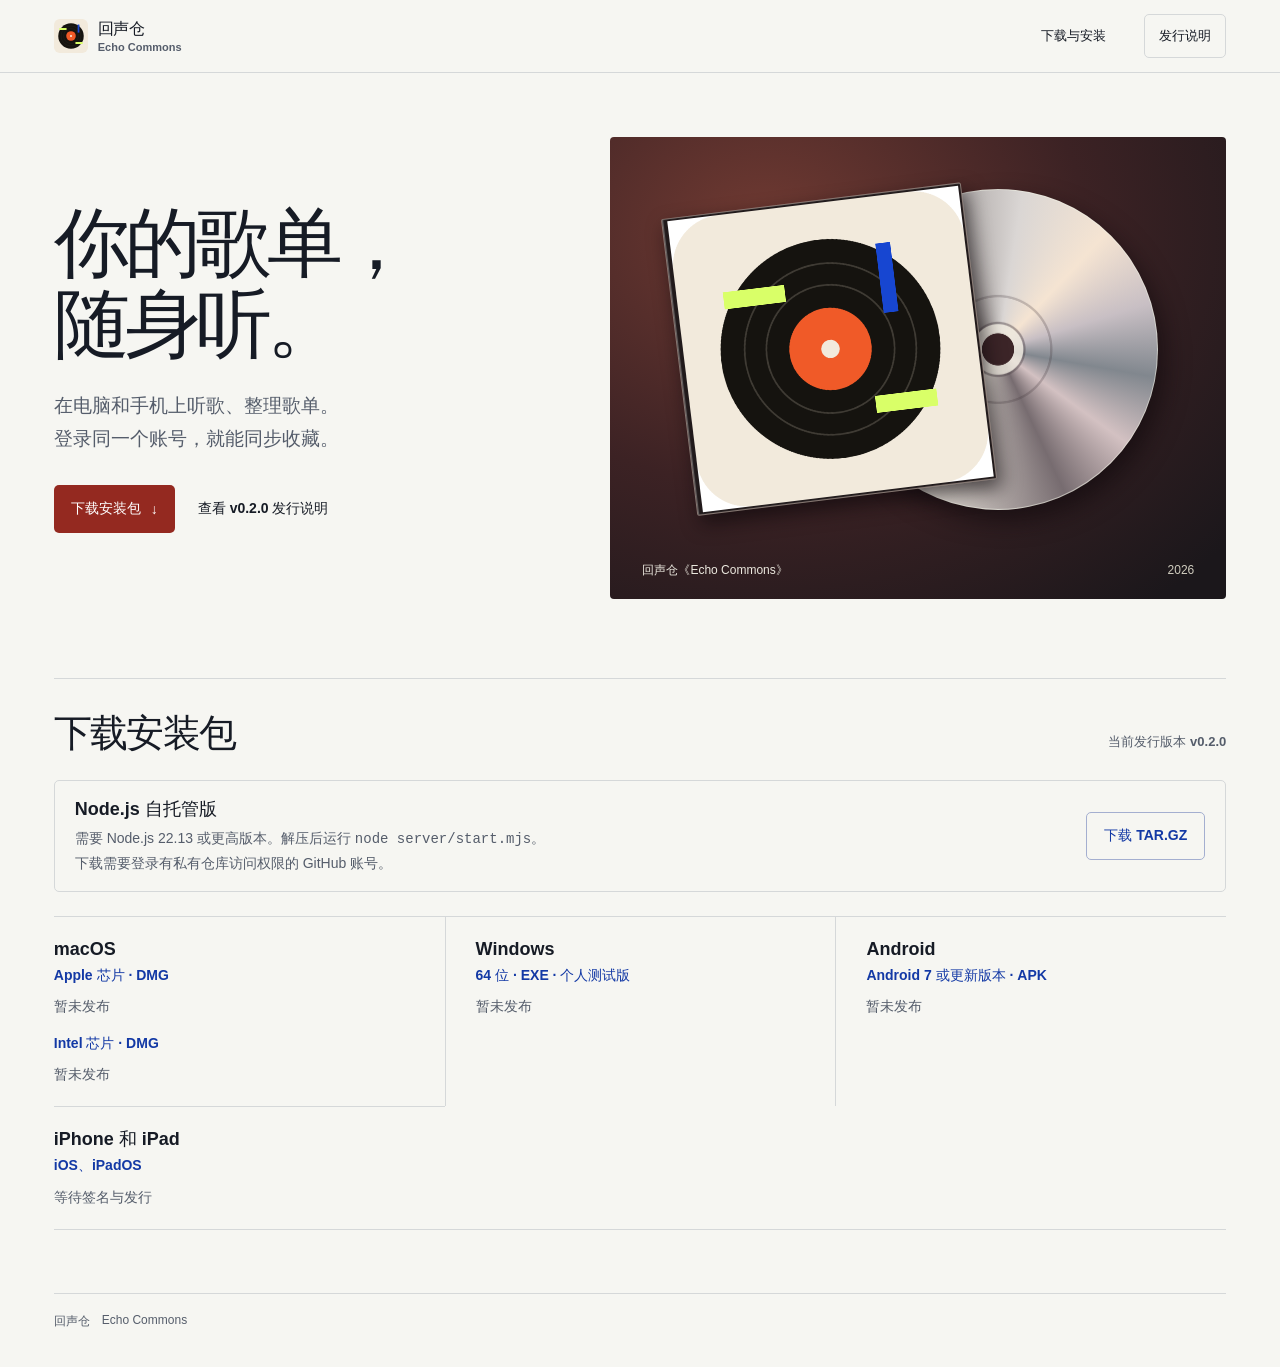
==== docs/index.html @ 0ccb85f3 "feat(site): 发布回声仓静态官网 - docs/index.html: 展示各平台发行状态并提供私有安装包入口 - docs/channels.json: 标记已发布的版本 - docs/d" ====
<!doctype html>
<html lang="zh-CN">
<head>
  <meta charset="utf-8">
  <meta name="viewport" content="width=device-width, initial-scale=1">
  <meta name="theme-color" content="#f6f6f2">
  <meta name="description" content="查看回声仓安装方式和各平台发行状态，下载 Node.js 自托管版。">
  <title>回声仓｜官网与下载</title>
  <link rel="icon" href="./echo-commons-mark.svg" type="image/svg+xml">
  <link rel="stylesheet" href="./cd-scroll-top.css">
  <link rel="stylesheet" href="./site.css">
  <script type="module" src="./downloads.js"></script>
</head>
<body>
  <header class="site-header">
    <div class="site-bar page-width">
      <a class="brand" href="#top">
        <img src="./echo-commons-mark.svg" width="34" height="34" alt="">
        <span>回声仓<span class="brand-english" lang="en">Echo Commons</span></span>
      </a>
      <nav aria-label="官网导航">
        <a href="#install">下载与安装</a>
        <a class="header-player" href="https://github.com/leoLucks/echo-commons/releases/tag/v0.2.0">发行说明</a>
      </nav>
    </div>
  </header>

  <main class="page-width" id="top" tabindex="-1">
    <section class="hero" aria-labelledby="intro-title">
      <div class="hero-copy">
        <h1 id="intro-title">你的歌单，<br>随身听。</h1>
        <p>在电脑和手机上听歌、整理歌单。<br>登录同一个账号，就能同步收藏。</p>
        <div class="hero-actions">
          <a class="button button-primary" href="#install">下载安装包 <span aria-hidden="true">↓</span></a>
          <a class="button button-plain" href="https://github.com/leoLucks/echo-commons/releases/tag/v0.2.0">查看 v0.2.0 发行说明</a>
        </div>
      </div>
      <figure class="hero-art">
        <span class="album-disc" aria-hidden="true"></span>
        <div class="album-case">
          <img src="./pwa-512x512.png" width="512" height="512" alt="回声仓品牌唱片封面" fetchpriority="high">
        </div>
        <figcaption><span>回声仓《Echo Commons》</span><time datetime="2026">2026</time></figcaption>
      </figure>
    </section>

    <section class="install" id="install" aria-labelledby="install-title">
      <div class="install-intro">
        <h2 id="install-title">下载安装包</h2>
        <p class="release-status" data-version hidden></p>
      </div>

      <section class="node-release" aria-labelledby="node-release-title">
        <div>
          <h3 id="node-release-title">Node.js 自托管版</h3>
          <p>需要 Node.js 22.13 或更高版本。解压后运行 <code>node server/start.mjs</code>。</p>
          <p>下载需要登录有私有仓库访问权限的 GitHub 账号。</p>
        </div>
        <a class="button button-download" href="https://github.com/leoLucks/echo-commons/releases/download/v0.2.0/echo-commons-node.tar.gz">下载 TAR.GZ</a>
      </section>
      <ul class="platforms" aria-label="各平台软件包发行状态">
        <li>
          <h3>macOS</h3>
          <div class="platform-download" data-package="macos-arm64" data-extension="dmg">
            <p class="platform-system">Apple 芯片 · DMG</p>
            <a class="button button-download" hidden>下载 DMG</a>
            <p class="package-status">暂未发布</p>
          </div>
          <div class="platform-download" data-package="macos-x64" data-extension="dmg">
            <p class="platform-system">Intel 芯片 · DMG</p>
            <a class="button button-download" hidden>下载 DMG</a>
            <p class="package-status">暂未发布</p>
          </div>
        </li>
        <li>
          <h3>Windows</h3>
          <div class="platform-download" data-package="windows-x64" data-extension="exe">
            <p class="platform-system">64 位 · EXE · 个人测试版</p>
            <a class="button button-download" hidden>下载 EXE</a>
            <p class="package-status">暂未发布</p>
          </div>
        </li>
        <li>
          <h3>Android</h3>
          <div class="platform-download" data-package="android" data-extension="apk">
            <p class="platform-system">Android 7 或更新版本 · APK</p>
            <a class="button button-download" hidden>下载 APK</a>
            <p class="package-status">暂未发布</p>
          </div>
        </li>
        <li>
          <h3>iPhone 和 iPad</h3>
          <div class="platform-download">
            <p class="platform-system">iOS、iPadOS</p>
            <p class="package-status">等待签名与发行</p>
          </div>
        </li>
      </ul>
    </section>
  </main>

  <footer class="page-width"><span>回声仓</span><span lang="en">Echo Commons</span></footer>
  <button class="record-top cd-scroll-button" type="button" aria-label="回到顶部" title="回到顶部" hidden>
    <span class="cd-scroll-deck" aria-hidden="true">
      <span class="cd-scroll-face"></span>
      <span class="cd-scroll-front"></span>
      <span class="cd-scroll-platter">
        <span class="cd-scroll-disc"><span class="cd-scroll-record"></span></span>
        <span class="cd-scroll-hub"></span>
      </span>
      <span class="cd-scroll-needle">
        <span class="cd-scroll-arm">
          <span class="cd-scroll-cartridge"><span class="cd-scroll-stylus"></span></span>
        </span>
      </span>
    </span>
  </button>
</body>
</html>
---- docs/cd-scroll-top.css ----
.cd-scroll-button {
  position: relative;
  isolation: isolate;
  box-sizing: border-box;
  width: calc(var(--cd-size, 48px) + 24px);
  height: calc(var(--cd-size, 48px) + 8px);
  padding: 0;
  color: #15130f;
  cursor: pointer;
  border-radius: 10px;
  border: 0;
  background: transparent;
  perspective: 130px;
  perspective-origin: 50% calc(100% + 58px);
  transition: transform 150ms ease;
}

.cd-scroll-deck {
  position: absolute;
  inset: 3px 5px 9px;
  pointer-events: none;
  transform-style: preserve-3d;
  --turntable-depth: 10px;
  --record-period: 1.8s;
}

.cd-scroll-face {
  position: absolute;
  inset: 0;
  background: linear-gradient(155deg, #f7ebd7, #d9c5a5);
  border: 1px solid #a99475;
  border-radius: 3px;
  box-shadow: inset 0 1px #fff5df;
}

.cd-scroll-face::after {
  position: absolute;
  right: 10%;
  bottom: 15%;
  width: 13%;
  height: 9%;
  border-radius: 2px;
  background: linear-gradient(90deg, #40372c 0 58%, #b0956e 58%);
  box-shadow: 0 1px 0 #fff1d9;
  content: '';
}

.cd-scroll-front {
  position: absolute;
  inset: 100% 0 auto;
  height: var(--turntable-depth);
  border-radius: 0 0 2px 2px;
  background: linear-gradient(#a67b58 1px, #855c40 1px 3px, #765037 3px 70%, #5d3f2e 70%);
  box-shadow: 1px 3px 5px #15130f80;
  transform: rotateX(-90deg);
  transform-origin: top;
}

.cd-scroll-front::after {
  position: absolute;
  top: 36%;
  right: 11%;
  width: 3px;
  height: 2px;
  border-radius: 50%;
  background: #d9ff68;
  content: '';
}

.cd-scroll-platter {
  position: absolute;
  top: 7%;
  left: 6%;
  height: 86%;
  aspect-ratio: 1;
  border: 1px solid #333330;
  border-radius: 50%;
  background: #817a6e;
  box-shadow: 0 2px 0 #312b25, 1px 3px 3px #2019117a;
  transform: translateZ(1px);
  transform-style: preserve-3d;
}

.cd-scroll-disc {
  position: absolute;
  inset: 0;
  transform: translateZ(1px) rotate(calc(var(--cd-scroll-offset, 0) * .5625deg));
  transform-style: preserve-3d;
}

.cd-scroll-record {
  position: absolute;
  inset: 0;
  border-radius: 50%;
  background: url('./echo-commons-mark.svg') center / 133.333% no-repeat;
  box-shadow: inset 0 0 0 1px #726854;
  animation: cd-scroll-spin var(--record-period) linear infinite paused;
}

.cd-scroll-album-record {
  background: #181614;
}

.cd-scroll-record-cover.artwork-small {
  position: absolute;
  inset: 0;
  width: 100%;
  min-width: 0;
  height: 100%;
  border-radius: 50%;
}

.cd-scroll-record::before,
.cd-scroll-record::after {
  position: absolute;
  inset: 0;
  z-index: 1;
  border-radius: inherit;
  mask: radial-gradient(closest-side, transparent 37%, #000 43% 95%, transparent 100%);
  content: '';
}

.cd-scroll-record::before {
  background: repeating-radial-gradient(circle, #090807a8 0 .5px, #e8e1d963 .55px 1px, transparent 1.05px 2.2px);
}

.cd-scroll-record::after {
  background: conic-gradient(from 12deg, transparent 0 6%, #f2e8cd40 15%, transparent 25% 51%, #b9cde63c 60%, transparent 74%);
}

.cd-scroll-engaged .cd-scroll-record {
  animation-play-state: running;
}

@keyframes cd-scroll-spin {
  0% { transform: translate3d(.8px, 0, 0) rotateX(0deg) rotateY(-3deg) rotate(0turn); }
  25% { transform: translate3d(0, -.55px, .8px) rotateX(3deg) rotateY(0deg) rotate(.25turn); }
  50% { transform: translate3d(-.8px, 0, 0) rotateX(0deg) rotateY(3deg) rotate(.5turn); }
  75% { transform: translate3d(0, .55px, -.65px) rotateX(-3deg) rotateY(0deg) rotate(.75turn); }
  100% { transform: translate3d(.8px, 0, 0) rotateX(0deg) rotateY(-3deg) rotate(1turn); }
}

.cd-scroll-needle {
  position: absolute;
  top: 15%;
  right: 10%;
  width: 10px;
  aspect-ratio: 1;
  border-radius: 50%;
  background: radial-gradient(circle, #e6dac5 0 25%, #4a4236 27% 54%, #9b8c76 56% 68%, #373127 70%);
  box-shadow: 0 2px 0 #49392a;
  transform: translateZ(1.5px);
  transform-style: preserve-3d;
}

.cd-scroll-arm {
  position: absolute;
  top: 3px;
  left: 4px;
  width: 3px;
  height: var(--cd-arm-length, 18px);
  background: linear-gradient(90deg, #716551, #fff2db 55%, #b2a08a);
  border-radius: 2px;
  box-shadow: 0 0 0 .5px #312b21, 1px 2px 2px #15130f65;
  transform: translateZ(5px) rotate(-14deg);
  transform-origin: 50% 2px;
  transform-style: preserve-3d;
  transition: transform 240ms ease-in-out;
}

.cd-scroll-engaged .cd-scroll-arm {
  transform: translateZ(3px) rotate(calc(var(--cd-needle-start, 20deg) + var(--cd-groove-position, 0) * var(--cd-needle-sweep, 19deg)));
}

.cd-scroll-cartridge {
  position: absolute;
  bottom: -1px;
  right: 0;
  width: var(--cd-cartridge-length, 10px);
  height: 3px;
  background: linear-gradient(90deg, #342c25 0 42%, #d6c5ab 42%);
  border-radius: 2px;
  box-shadow: 0 0 0 .5px #312b21;
  transform: translateZ(-1.4px) rotate(-34deg);
  transform-origin: right center;
  transform-style: preserve-3d;
  animation: cd-scroll-cartridge-float var(--record-period) linear infinite paused;
}

.cd-scroll-cartridge::before {
  position: absolute;
  inset: 1px auto auto 1.6px;
  width: 1px;
  height: 1px;
  border-radius: 50%;
  background: #f0d6a9;
  content: '';
}

.cd-scroll-engaged .cd-scroll-cartridge {
  animation-play-state: running;
}

@keyframes cd-scroll-cartridge-float {
  0%, 100% { transform: translate3d(.38px, 0, -1.05px) rotate(-34deg); }
  25% { transform: translate3d(0, -.45px, -.55px) rotate(-31.5deg); }
  50% { transform: translate3d(-.38px, 0, -1.55px) rotate(-34deg); }
  75% { transform: translate3d(0, .45px, -2px) rotate(-36.5deg); }
}

.cd-scroll-stylus {
  position: absolute;
  left: -1.8px;
  top: 55%;
  width: 3.2px;
  height: 1px;
  border-radius: 1px;
  background: linear-gradient(90deg, #ffe9bd 36%, #a78b64 36% 76%, #4f4030 76%);
  box-shadow: 0 0 0 .35px #342c2580;
  transform: translateZ(-.6px) rotate(12deg);
  transform-origin: right center;
}

.cd-scroll-engaged .cd-scroll-stylus {
  animation: cd-scroll-needle-wobble 530ms linear infinite;
}

@keyframes cd-scroll-needle-wobble {
  0%, 100% { transform: translateZ(-.6px) rotate(12deg); }
  19% { transform: translate3d(-.15px, .38px, -.72px) rotate(20deg); }
  42% { transform: translate3d(.28px, -.26px, -.5px) rotate(4deg); }
  67% { transform: translate3d(-.22px, .46px, -.74px) rotate(23deg); }
  81% { transform: translate3d(.15px, -.19px, -.53px) rotate(8deg); }
}

.cd-scroll-hub {
  position: absolute;
  top: 50%;
  left: 50%;
  width: 35%;
  aspect-ratio: 1;
  border-radius: 50%;
  background: #f05a28;
  transform: translate(-50%, -50%) translateZ(2px);
}

.cd-scroll-hub::before,
.cd-scroll-hub::after {
  position: absolute;
  left: 50%;
  content: '';
}

.cd-scroll-hub::before {
  top: 26%;
  width: 1.5px;
  height: 50%;
  border-radius: 1px;
  background: currentColor;
  transform: translateX(-50%);
}

.cd-scroll-hub::after {
  top: 26%;
  width: 43%;
  aspect-ratio: 1;
  border-top: 1.5px solid currentColor;
  border-left: 1.5px solid currentColor;
  transform: translateX(-50%) rotate(45deg);
}

@media (hover: hover) {
  .cd-scroll-button:hover { transform: translateY(-2px); }
}

.cd-scroll-button:active { transform: scale(.95); }

@media (prefers-reduced-motion: reduce) {
  .cd-scroll-disc { transform: translateZ(1px); }
  .cd-scroll-record,
  .cd-scroll-cartridge,
  .cd-scroll-engaged .cd-scroll-stylus { animation: none; }
  .cd-scroll-button,
  .cd-scroll-arm { transition: none; }
  .cd-scroll-button:hover,
  .cd-scroll-button:active { transform: none; }
}
---- docs/site.css ----
:root {
  color-scheme: light;
  --paper: #f6f6f2;
  --ink: #161b25;
  --muted: #555d6b;
  --rule: #d5d8d9;
  --blue: #1948cf;
  --deep-blue: #1339a5;
  --wash: #e9edf8;
  --gutter: clamp(20px, 4.2vw, 64px);
  --bar-height: 72px;
  color: var(--ink);
  background: var(--paper);
  font-family: "Avenir Next", "PingFang SC", "Noto Sans CJK SC", "Microsoft YaHei", sans-serif;
  font-synthesis: none;
}

*, *::before, *::after { box-sizing: border-box; }

html {
  scroll-behavior: smooth;
  scroll-padding-top: calc(var(--bar-height) + 24px);
}

body { margin: 0; }
a { color: inherit; text-decoration: none; }
button { font: inherit; }
img { display: block; }
[hidden] { display: none !important; }

:focus-visible {
  outline: 2px solid var(--blue);
  outline-offset: 4px;
}

.page-width {
  width: min(1240px, calc(100% - 2 * var(--gutter)));
  margin-inline: auto;
}

.site-header {
  position: sticky;
  top: 0;
  z-index: 2;
  border-bottom: 1px solid var(--rule);
  background: var(--paper);
}

.site-bar {
  min-height: var(--bar-height);
  display: flex;
  align-items: center;
  justify-content: space-between;
  gap: 12px;
}

.brand {
  display: inline-flex;
  align-items: center;
  gap: 10px;
  min-height: 44px;
  font-size: 16px;
  font-weight: 750;
  letter-spacing: -.035em;
  white-space: nowrap;
}

.brand-english {
  display: block;
  margin-top: 2px;
  color: var(--muted);
  font-size: 11px;
  font-weight: 550;
  letter-spacing: 0;
  line-height: 1;
}

.site-bar nav {
  display: flex;
  align-items: center;
  gap: clamp(13px, 3vw, 38px);
  font-size: 13px;
  font-weight: 650;
  white-space: nowrap;
}

.site-bar nav a {
  display: inline-flex;
  align-items: center;
  min-height: 44px;
}

.site-bar nav a:hover { color: var(--blue); }

.site-bar .header-player {
  padding-inline: 14px;
  border: 1px solid var(--rule);
  border-radius: 5px;
}

.site-bar .header-player:hover { border-color: var(--blue); }

.hero {
  display: grid;
  grid-template-columns: minmax(0, 4fr) minmax(0, 5fr);
  align-items: center;
  gap: clamp(24px, 5vw, 72px);
  padding-block: clamp(32px, 5vw, 70px) clamp(45px, 6.2vw, 92px);
}

.hero h1 {
  margin: 0;
  font-size: clamp(44px, 5.9vw, 95px);
  font-weight: 850;
  line-height: 1.08;
  letter-spacing: -.065em;
}

.hero p {
  margin: 23px 0 30px;
  color: var(--muted);
  font-size: clamp(15px, 1.5vw, 19px);
  line-height: 1.75;
}

.hero-actions {
  display: flex;
  align-items: center;
  flex-wrap: wrap;
  gap: 8px 17px;
}

.button {
  min-height: 48px;
  display: inline-flex;
  align-items: center;
  justify-content: center;
  gap: 10px;
  padding-inline: 17px;
  border-radius: 5px;
  font-size: 14px;
  font-weight: 700;
  white-space: nowrap;
}

.button-primary { color: white; background: #942920; }
.button-primary:hover { background: #771e18; }

.play-mark {
  width: 0;
  height: 0;
  border-top: 5px solid transparent;
  border-bottom: 5px solid transparent;
  border-left: 8px solid currentColor;
}

.button-plain { padding-inline: 6px; }
.button-plain:hover { color: var(--blue); }

.hero-art {
  position: relative;
  aspect-ratio: 4 / 3;
  margin: 0;
  overflow: hidden;
  background: radial-gradient(ellipse at 25% 20%, #703a32, #3c2224 49%, #1b171b 93%);
  border-radius: 4px;
}

.album-case,
.album-disc {
  position: absolute;
  top: 46%;
}

.album-case {
  left: 11%;
  width: 49%;
  padding: 2px 2px 2px 5px;
  transform: translateY(-50%) rotate(-7deg);
  border: 1px solid #dcc7bd8a;
  border-radius: 2px;
  background: #211a1b;
  box-shadow: 4px 9px 19px #0c070aa8, inset 1px 0 1px #ffffff57;
}

.album-case img { width: 100%; height: auto; }

.album-disc {
  left: 37%;
  width: 52%;
  aspect-ratio: 1;
  transform: translateY(-50%);
  border: 1px solid #edf0e391;
  border-radius: 50%;
  background:
    radial-gradient(circle, #3c2528 0 7%, #ede8ded9 7.3% 11%, #4f444975 11.5% 12%, transparent 12.5% 23%, #3e323740 23.3% 24%, transparent 24.4% 96%, #9b908e 97%),
    conic-gradient(from -48deg, #77706f, #dad6d4 57deg, #f5e4d2 91deg, #c8bfc4 121deg, #81878e 148deg, #d3c1c2 174deg, #776c70 203deg, #e7e1d9 253deg, #8e8081 283deg, #e2ded6 316deg, #77706f);
  box-shadow: 7px 11px 23px #10090ca3;
}

.hero-art figcaption {
  position: absolute;
  inset-inline: clamp(12px, 2.6vw, 32px);
  bottom: clamp(8px, 2vw, 20px);
  display: flex;
  justify-content: space-between;
  gap: 12px;
  color: #ece9df;
  font-size: 12px;
  line-height: 1.3;
}

.hero-art time { color: #d0cdbf; font-variant-numeric: tabular-nums; }

.install {
  border-top: 1px solid var(--rule);
  padding-block: 31px 37px;
}

.install-intro {
  display: flex;
  justify-content: space-between;
  align-items: baseline;
  flex-wrap: wrap;
  gap: 6px 20px;
  margin-bottom: 24px;
}

.install h2 {
  margin: 0;
  font-size: clamp(27px, 3vw, 40px);
  line-height: 1.2;
  letter-spacing: -.045em;
}

.install h3 { margin: 0; font-size: 18px; line-height: 1.4; }
.install p { margin: 0; color: var(--muted); font-size: 14px; line-height: 1.65; }

.node-release {
  display: flex;
  flex-wrap: wrap;
  align-items: center;
  justify-content: space-between;
  gap: 12px 24px;
  margin-bottom: 24px;
  padding: 16px 20px;
  border: 1px solid var(--rule);
  border-radius: 5px;
}

.node-release h3 { margin-bottom: 5px; }
.node-release .button-download { flex: 0 0 auto; }

.platforms {
  display: grid;
  grid-template-columns: repeat(3, minmax(0, 1fr));
  gap: 0;
  margin: 0 0 26px;
  padding: 0;
  border-block: 1px solid var(--rule);
  list-style: none;
}

.platforms li { padding: 20px clamp(14px, 2.5vw, 30px); }
.platforms li:nth-child(3n + 1) { padding-left: 0; }
.platforms li:not(:nth-child(3n + 1)) { border-left: 1px solid var(--rule); }
.platforms li:nth-child(n + 4) { border-top: 1px solid var(--rule); }
.platforms .platform-system { margin: 2px 0 8px; color: var(--deep-blue); font-weight: 650; }

.platform-download + .platform-download { margin-top: 14px; }
.install-intro .release-status { margin-top: 4px; font-size: 13px; font-weight: 650; }
.package-status { color: var(--muted); font-size: 13px; }
.button-download { color: var(--deep-blue); border: 1px solid #a4afd0; }
.button-download:hover { border-color: var(--blue); background: #f4f6fd; }

footer {
  display: flex;
  gap: 12px;
  padding-block: 19px 38px;
  border-top: 1px solid var(--rule);
  color: var(--muted);
  font-size: 12px;
}

.record-top {
  position: fixed;
  z-index: 1;
  right: var(--gutter);
  bottom: calc(16px + env(safe-area-inset-bottom));
}

@media (max-width: 760px) {
  :root { --bar-height: 63px; }

  .hero {
    grid-template-columns: minmax(0, 1fr);
    gap: 24px;
    padding-block: 29px 40px;
  }

  .hero h1 { font-size: clamp(45px, 10vw, 70px); }
  .hero p { margin: 14px 0 18px; }
  .install { padding-block: 23px 25px; }
  .install-intro { margin-bottom: 16px; }
  .platforms { grid-template-columns: minmax(0, 1fr); margin-bottom: 18px; }
  .platforms li { padding: 14px 0; }
  .platforms li:nth-child(n + 2) { border-left: 0; border-top: 1px solid var(--rule); }
  .platforms .platform-system { margin-bottom: 4px; }
  footer { padding-bottom: 70px; }
}

@media (max-width: 355px) {
  .brand-english { display: none; }
  .site-bar nav { gap: 10px; }
  .site-bar .header-player { padding-inline: 9px; }
}

@media (prefers-reduced-motion: reduce) {
  html { scroll-behavior: auto; }
}
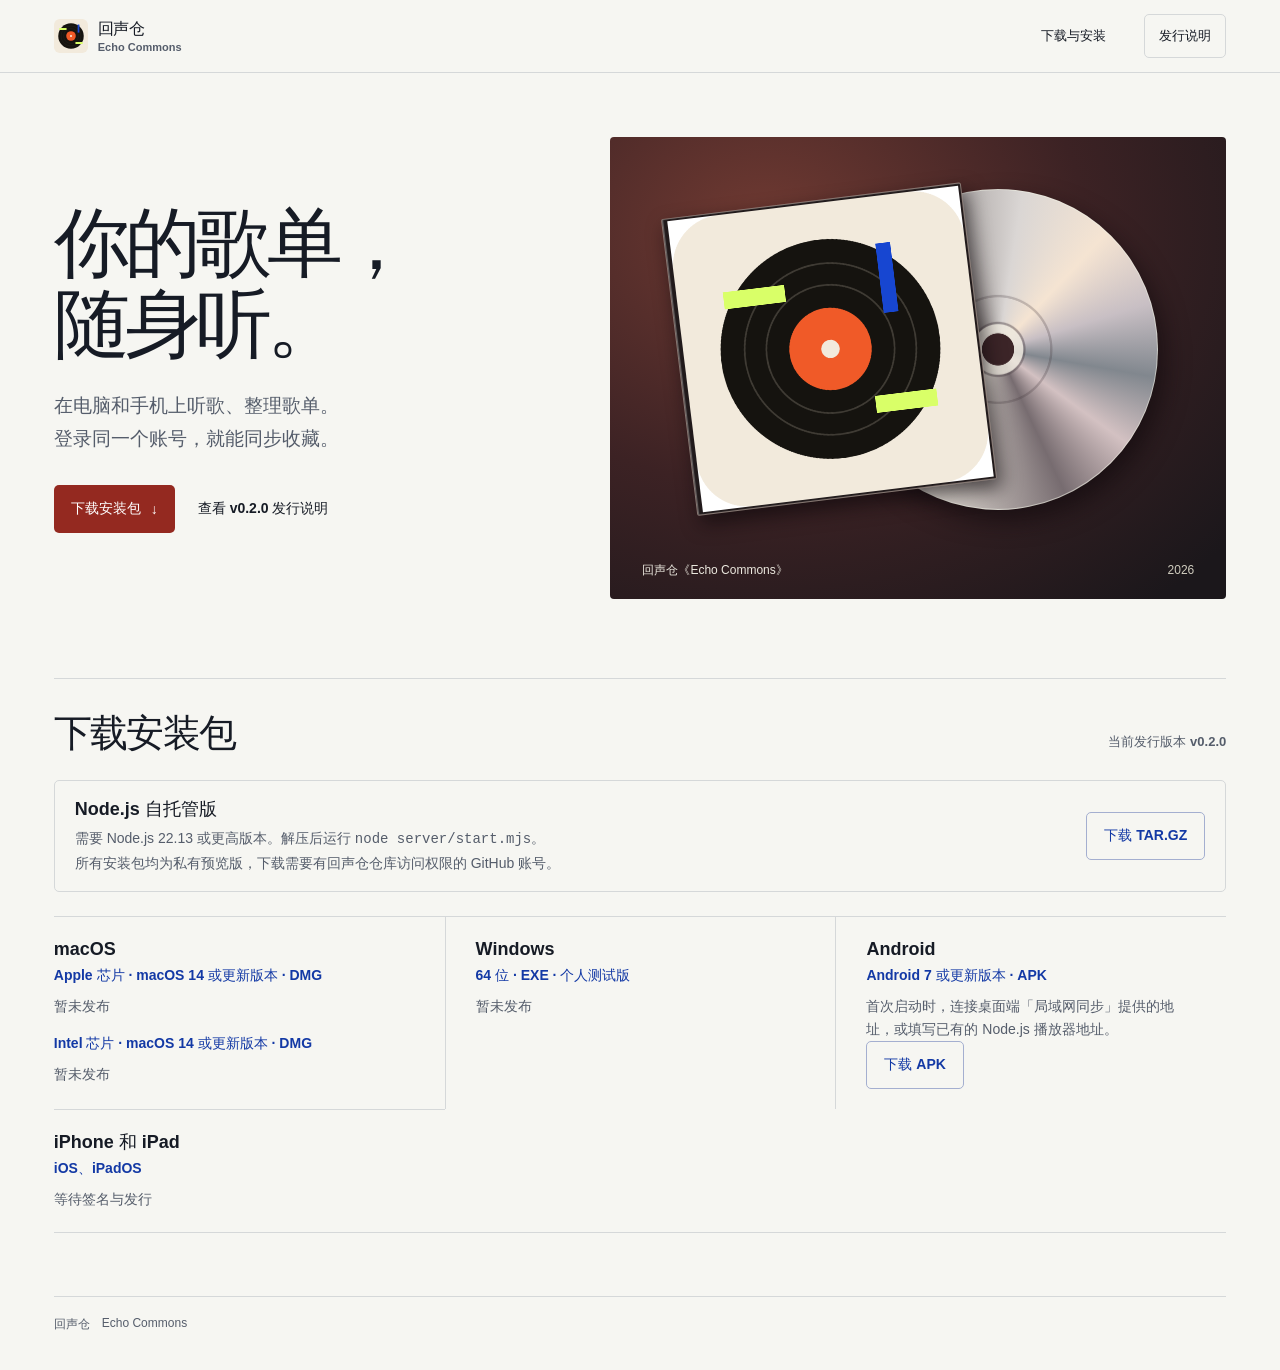
==== commit c1efc87c: "docs(download): 补齐私有预览安装包下载 - docs/channels.json: 接入 Private Release 已验证的安装包链接 - docs/index.html: 说明" ====
--- a/docs/index.html
+++ b/docs/index.html
@@ -54,7 +54,7 @@
         <div>
           <h3 id="node-release-title">Node.js 自托管版</h3>
           <p>需要 Node.js 22.13 或更高版本。解压后运行 <code>node server/start.mjs</code>。</p>
-          <p>下载需要登录有私有仓库访问权限的 GitHub 账号。</p>
+          <p>所有安装包均为私有预览版，下载需要有回声仓仓库访问权限的 GitHub 账号。</p>
         </div>
         <a class="button button-download" href="https://github.com/leoLucks/echo-commons/releases/download/v0.2.0/echo-commons-node.tar.gz">下载 TAR.GZ</a>
       </section>
@@ -62,12 +62,12 @@
         <li>
           <h3>macOS</h3>
           <div class="platform-download" data-package="macos-arm64" data-extension="dmg">
-            <p class="platform-system">Apple 芯片 · DMG</p>
+            <p class="platform-system">Apple 芯片 · macOS 14 或更新版本 · DMG</p>
             <a class="button button-download" hidden>下载 DMG</a>
             <p class="package-status">暂未发布</p>
           </div>
           <div class="platform-download" data-package="macos-x64" data-extension="dmg">
-            <p class="platform-system">Intel 芯片 · DMG</p>
+            <p class="platform-system">Intel 芯片 · macOS 14 或更新版本 · DMG</p>
             <a class="button button-download" hidden>下载 DMG</a>
             <p class="package-status">暂未发布</p>
           </div>
@@ -84,6 +84,7 @@
           <h3>Android</h3>
           <div class="platform-download" data-package="android" data-extension="apk">
             <p class="platform-system">Android 7 或更新版本 · APK</p>
+            <p>首次启动时，连接桌面端「局域网同步」提供的地址，或填写已有的 Node.js 播放器地址。</p>
             <a class="button button-download" hidden>下载 APK</a>
             <p class="package-status">暂未发布</p>
           </div>
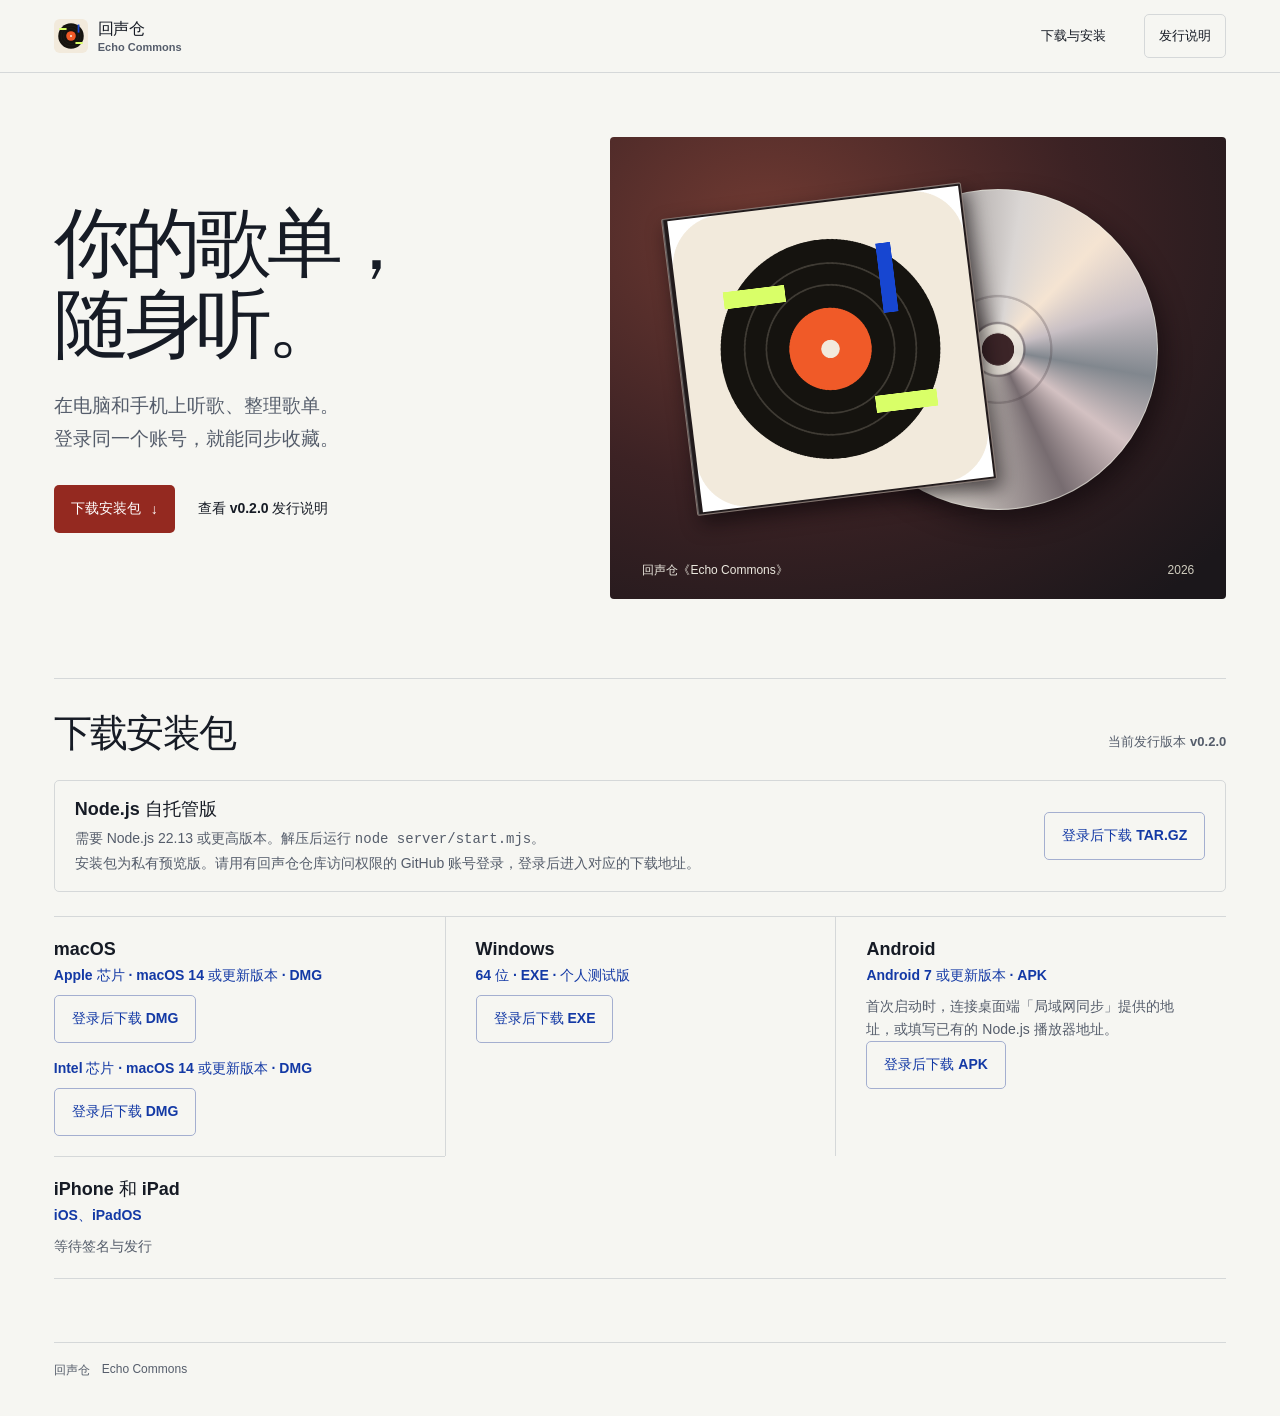
==== commit f435f98a: "fix(download): 引导登录后下载私有安装包 - docs/downloads.js: 将私有平台安装包入口指向 GitHub 登录和原始资源 - docs/index.html: 将自托管" ====
--- a/docs/index.html
+++ b/docs/index.html
@@ -20,7 +20,7 @@
       </a>
       <nav aria-label="官网导航">
         <a href="#install">下载与安装</a>
-        <a class="header-player" href="https://github.com/leoLucks/echo-commons/releases/tag/v0.2.0">发行说明</a>
+        <a class="header-player" href="https://github.com/login?return_to=%2FleoLucks%2Fecho-commons%2Freleases%2Ftag%2Fv0.2.0">发行说明</a>
       </nav>
     </div>
   </header>
@@ -32,7 +32,7 @@
         <p>在电脑和手机上听歌、整理歌单。<br>登录同一个账号，就能同步收藏。</p>
         <div class="hero-actions">
           <a class="button button-primary" href="#install">下载安装包 <span aria-hidden="true">↓</span></a>
-          <a class="button button-plain" href="https://github.com/leoLucks/echo-commons/releases/tag/v0.2.0">查看 v0.2.0 发行说明</a>
+          <a class="button button-plain" href="https://github.com/login?return_to=%2FleoLucks%2Fecho-commons%2Freleases%2Ftag%2Fv0.2.0">查看 v0.2.0 发行说明</a>
         </div>
       </div>
       <figure class="hero-art">
@@ -54,9 +54,9 @@
         <div>
           <h3 id="node-release-title">Node.js 自托管版</h3>
           <p>需要 Node.js 22.13 或更高版本。解压后运行 <code>node server/start.mjs</code>。</p>
-          <p>所有安装包均为私有预览版，下载需要有回声仓仓库访问权限的 GitHub 账号。</p>
+          <p>安装包为私有预览版。请用有回声仓仓库访问权限的 GitHub 账号登录，登录后进入对应的下载地址。</p>
         </div>
-        <a class="button button-download" href="https://github.com/leoLucks/echo-commons/releases/download/v0.2.0/echo-commons-node.tar.gz">下载 TAR.GZ</a>
+        <a class="button button-download" href="https://github.com/login?return_to=%2FleoLucks%2Fecho-commons%2Freleases%2Fdownload%2Fv0.2.0%2Fecho-commons-node.tar.gz">登录后下载 TAR.GZ</a>
       </section>
       <ul class="platforms" aria-label="各平台软件包发行状态">
         <li>
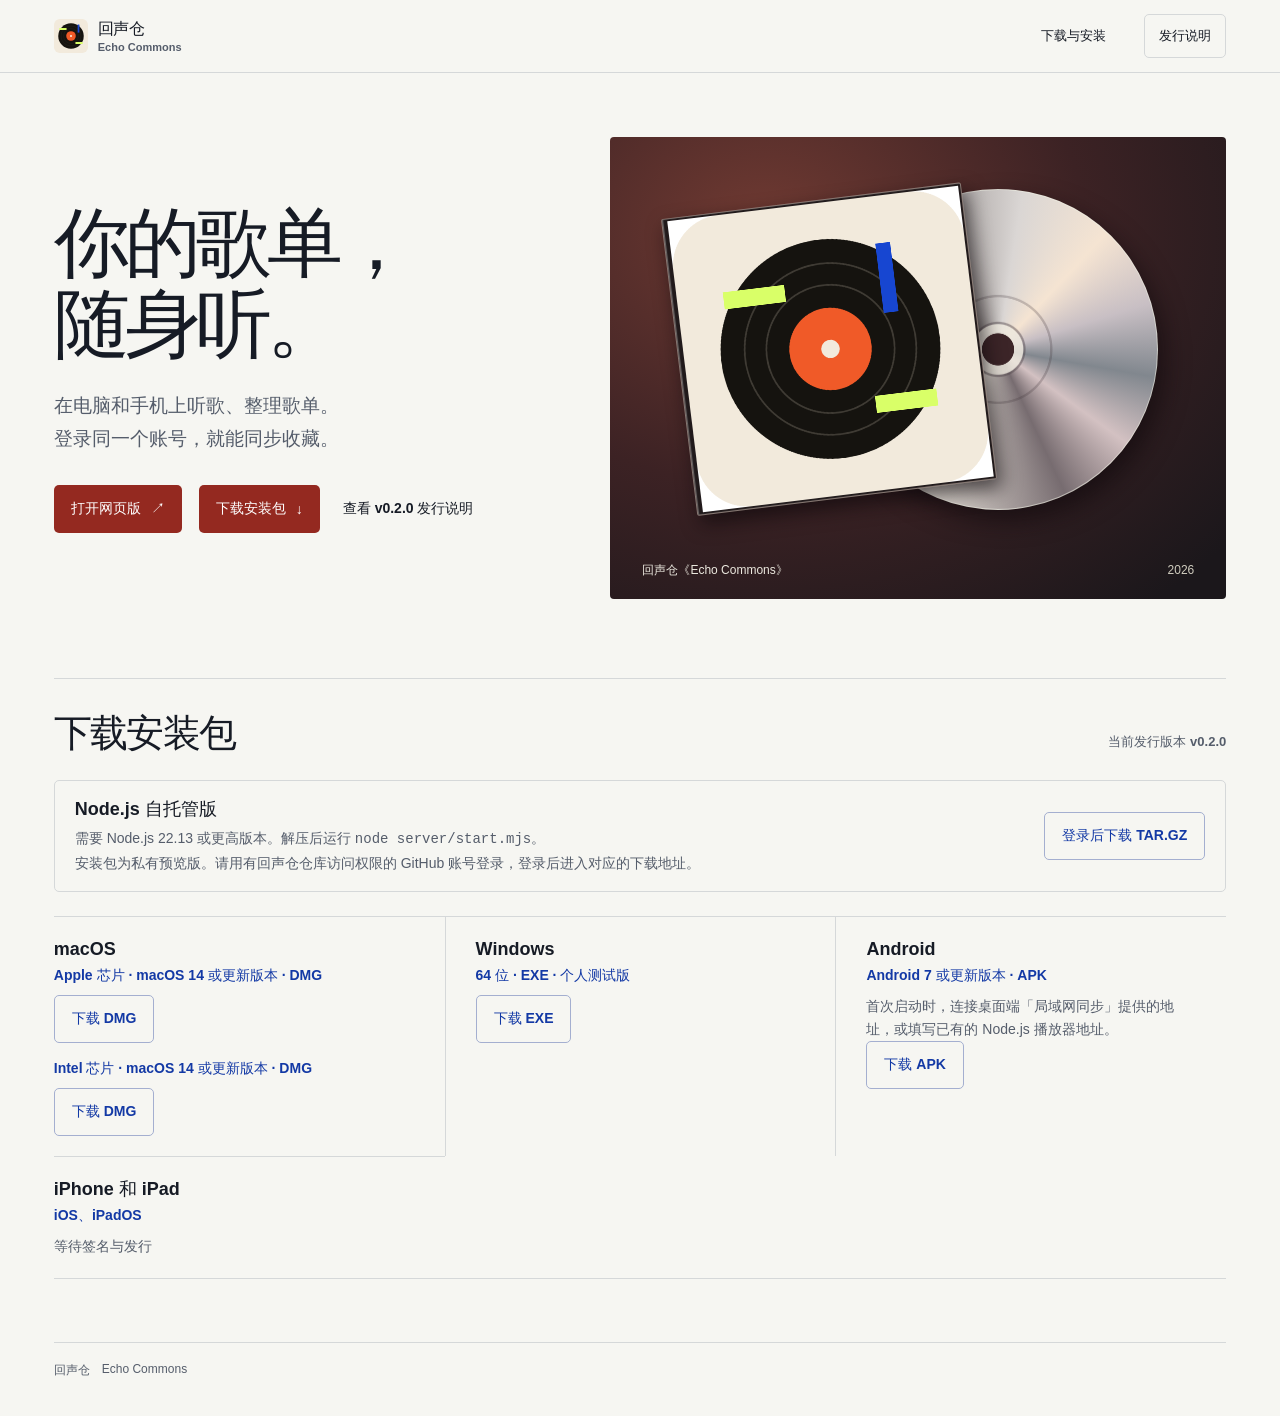
==== commit ea028893: "feat(download): publish public web player and installers" ====
--- a/docs/index.html
+++ b/docs/index.html
@@ -4,12 +4,12 @@
   <meta charset="utf-8">
   <meta name="viewport" content="width=device-width, initial-scale=1">
   <meta name="theme-color" content="#f6f6f2">
-  <meta name="description" content="查看回声仓安装方式和各平台发行状态，下载 Node.js 自托管版。">
+  <meta name="description" content="在浏览器直接打开回声仓，或下载 Windows、macOS 和 Android 安装包。">
   <title>回声仓｜官网与下载</title>
   <link rel="icon" href="./echo-commons-mark.svg" type="image/svg+xml">
   <link rel="stylesheet" href="./cd-scroll-top.css">
   <link rel="stylesheet" href="./site.css">
-  <script type="module" src="./downloads.js"></script>
+  <script type="module" src="./downloads.js?v=2"></script>
 </head>
 <body>
   <header class="site-header">
@@ -20,7 +20,7 @@
       </a>
       <nav aria-label="官网导航">
         <a href="#install">下载与安装</a>
-        <a class="header-player" href="https://github.com/login?return_to=%2FleoLucks%2Fecho-commons%2Freleases%2Ftag%2Fv0.2.0">发行说明</a>
+        <a class="header-player" href="https://github.com/leoLucks/echo-commons-downloads/releases/tag/v0.2.0">发行说明</a>
       </nav>
     </div>
   </header>
@@ -31,8 +31,9 @@
         <h1 id="intro-title">你的歌单，<br>随身听。</h1>
         <p>在电脑和手机上听歌、整理歌单。<br>登录同一个账号，就能同步收藏。</p>
         <div class="hero-actions">
+          <a class="button button-primary" href="./player/">打开网页版 <span aria-hidden="true">↗</span></a>
           <a class="button button-primary" href="#install">下载安装包 <span aria-hidden="true">↓</span></a>
-          <a class="button button-plain" href="https://github.com/login?return_to=%2FleoLucks%2Fecho-commons%2Freleases%2Ftag%2Fv0.2.0">查看 v0.2.0 发行说明</a>
+          <a class="button button-plain" href="https://github.com/leoLucks/echo-commons-downloads/releases/tag/v0.2.0">查看 v0.2.0 发行说明</a>
         </div>
       </div>
       <figure class="hero-art">
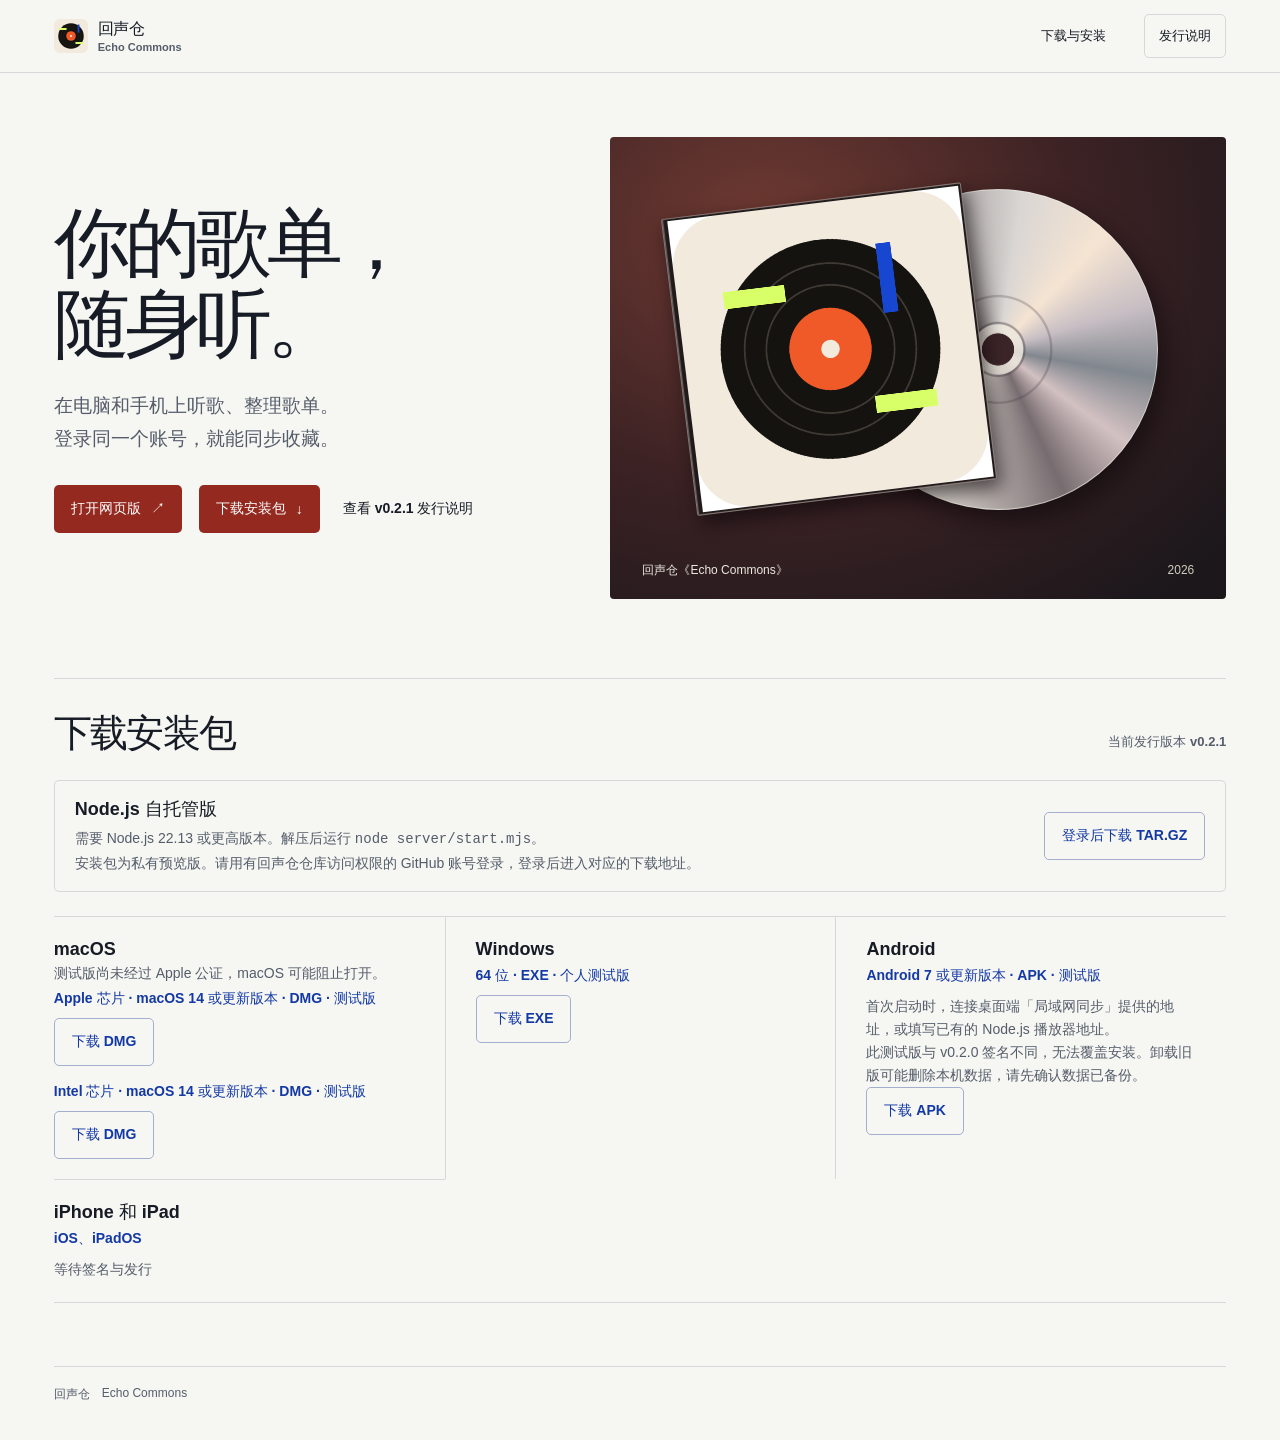
==== commit 506702aa: "chore(download): 更新 v0.2.1 下载入口 - docs/channels.json: 更新四个平台安装包地址 - docs/index.html: 更新发行说明并注明测试版安装限" ====
--- a/docs/index.html
+++ b/docs/index.html
@@ -9,7 +9,7 @@
   <link rel="icon" href="./echo-commons-mark.svg" type="image/svg+xml">
   <link rel="stylesheet" href="./cd-scroll-top.css">
   <link rel="stylesheet" href="./site.css">
-  <script type="module" src="./downloads.js?v=2"></script>
+  <script type="module" src="./downloads.js?v=3"></script>
 </head>
 <body>
   <header class="site-header">
@@ -20,7 +20,7 @@
       </a>
       <nav aria-label="官网导航">
         <a href="#install">下载与安装</a>
-        <a class="header-player" href="https://github.com/leoLucks/echo-commons-downloads/releases/tag/v0.2.0">发行说明</a>
+        <a class="header-player" href="https://github.com/leoLucks/echo-commons-downloads/releases/tag/v0.2.1">发行说明</a>
       </nav>
     </div>
   </header>
@@ -33,7 +33,7 @@
         <div class="hero-actions">
           <a class="button button-primary" href="./player/">打开网页版 <span aria-hidden="true">↗</span></a>
           <a class="button button-primary" href="#install">下载安装包 <span aria-hidden="true">↓</span></a>
-          <a class="button button-plain" href="https://github.com/leoLucks/echo-commons-downloads/releases/tag/v0.2.0">查看 v0.2.0 发行说明</a>
+          <a class="button button-plain" href="https://github.com/leoLucks/echo-commons-downloads/releases/tag/v0.2.1">查看 v0.2.1 发行说明</a>
         </div>
       </div>
       <figure class="hero-art">
@@ -57,18 +57,19 @@
           <p>需要 Node.js 22.13 或更高版本。解压后运行 <code>node server/start.mjs</code>。</p>
           <p>安装包为私有预览版。请用有回声仓仓库访问权限的 GitHub 账号登录，登录后进入对应的下载地址。</p>
         </div>
-        <a class="button button-download" href="https://github.com/login?return_to=%2FleoLucks%2Fecho-commons%2Freleases%2Fdownload%2Fv0.2.0%2Fecho-commons-node.tar.gz">登录后下载 TAR.GZ</a>
+        <a class="button button-download" href="https://github.com/login?return_to=%2FleoLucks%2Fecho-commons%2Freleases%2Fdownload%2Fv0.2.1%2Fecho-commons-node.tar.gz">登录后下载 TAR.GZ</a>
       </section>
       <ul class="platforms" aria-label="各平台软件包发行状态">
         <li>
           <h3>macOS</h3>
+          <p>测试版尚未经过 Apple 公证，macOS 可能阻止打开。</p>
           <div class="platform-download" data-package="macos-arm64" data-extension="dmg">
-            <p class="platform-system">Apple 芯片 · macOS 14 或更新版本 · DMG</p>
+            <p class="platform-system">Apple 芯片 · macOS 14 或更新版本 · DMG · 测试版</p>
             <a class="button button-download" hidden>下载 DMG</a>
             <p class="package-status">暂未发布</p>
           </div>
           <div class="platform-download" data-package="macos-x64" data-extension="dmg">
-            <p class="platform-system">Intel 芯片 · macOS 14 或更新版本 · DMG</p>
+            <p class="platform-system">Intel 芯片 · macOS 14 或更新版本 · DMG · 测试版</p>
             <a class="button button-download" hidden>下载 DMG</a>
             <p class="package-status">暂未发布</p>
           </div>
@@ -84,8 +85,9 @@
         <li>
           <h3>Android</h3>
           <div class="platform-download" data-package="android" data-extension="apk">
-            <p class="platform-system">Android 7 或更新版本 · APK</p>
+            <p class="platform-system">Android 7 或更新版本 · APK · 测试版</p>
             <p>首次启动时，连接桌面端「局域网同步」提供的地址，或填写已有的 Node.js 播放器地址。</p>
+            <p>此测试版与 v0.2.0 签名不同，无法覆盖安装。卸载旧版可能删除本机数据，请先确认数据已备份。</p>
             <a class="button button-download" hidden>下载 APK</a>
             <p class="package-status">暂未发布</p>
           </div>
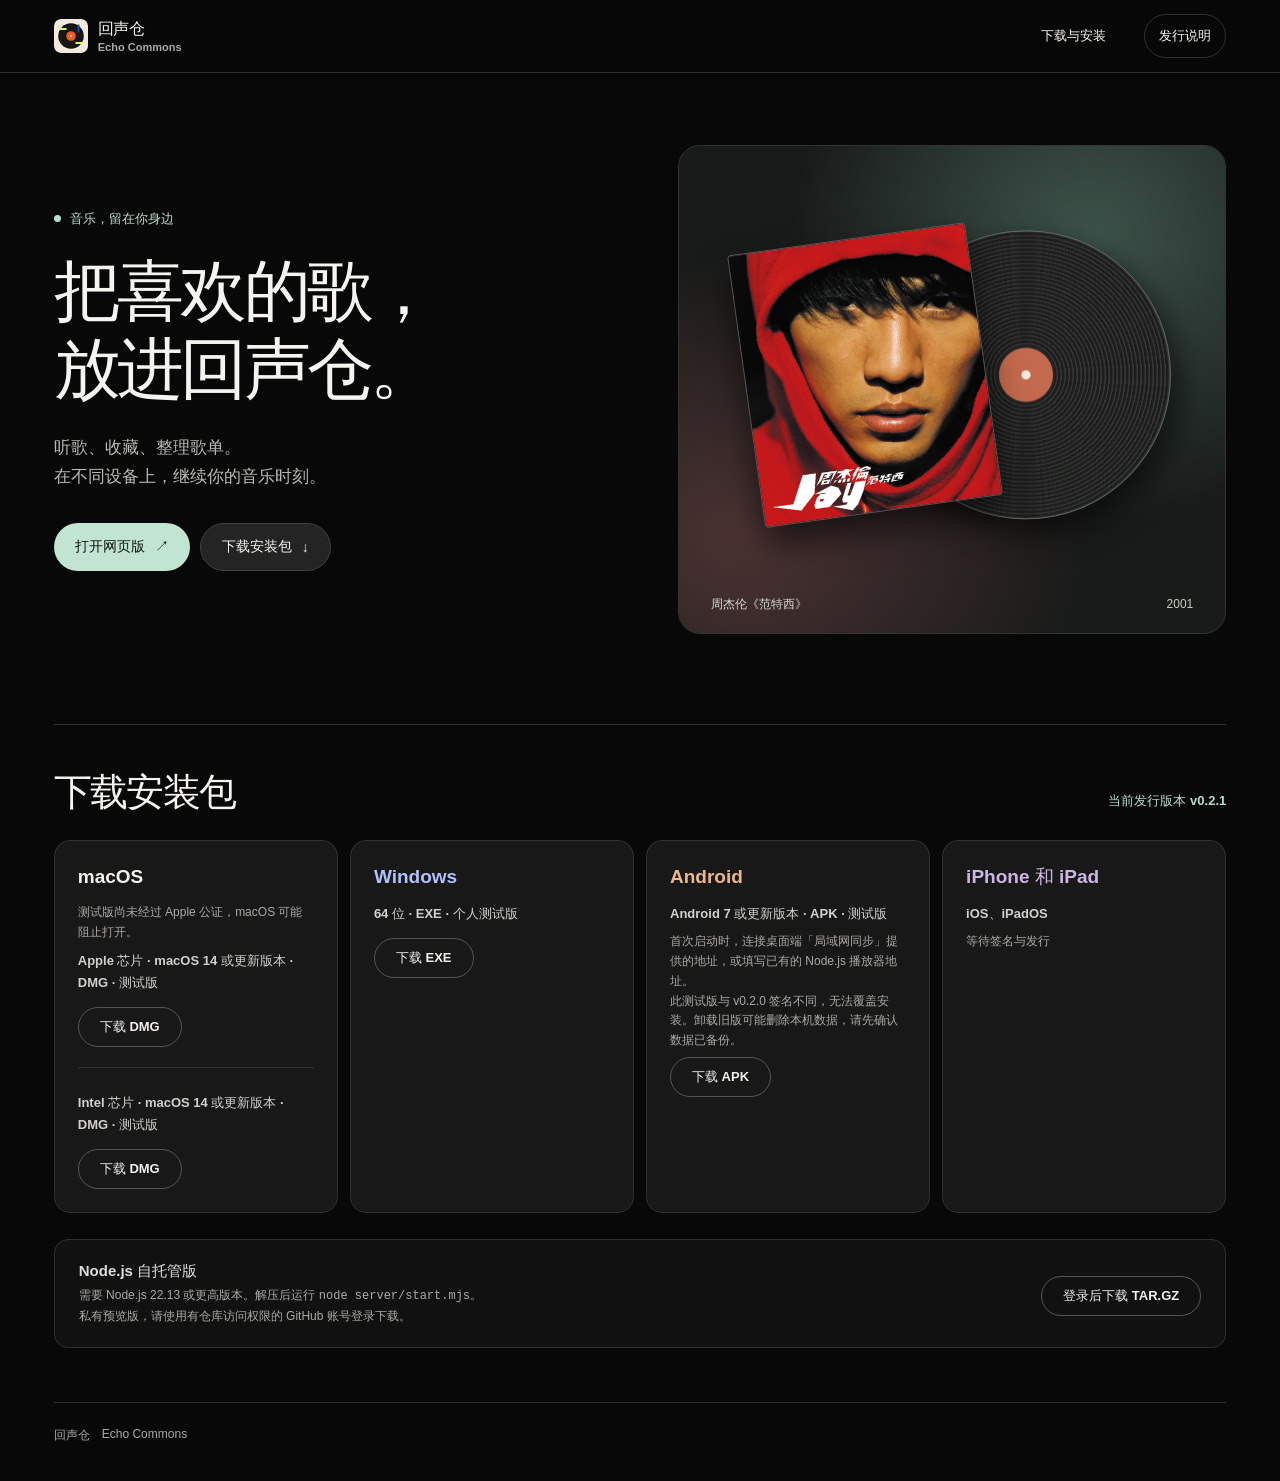
==== commit c3fd218a: "style(website): 发布官网深色版本" ====
--- a/docs/index.html
+++ b/docs/index.html
@@ -3,12 +3,12 @@
 <head>
   <meta charset="utf-8">
   <meta name="viewport" content="width=device-width, initial-scale=1">
-  <meta name="theme-color" content="#f6f6f2">
+  <meta name="theme-color" content="#080808">
   <meta name="description" content="在浏览器直接打开回声仓，或下载 Windows、macOS 和 Android 安装包。">
   <title>回声仓｜官网与下载</title>
   <link rel="icon" href="./echo-commons-mark.svg" type="image/svg+xml">
   <link rel="stylesheet" href="./cd-scroll-top.css">
-  <link rel="stylesheet" href="./site.css">
+  <link rel="stylesheet" href="./site.css?v=4">
   <script type="module" src="./downloads.js?v=3"></script>
 </head>
 <body>
@@ -28,20 +28,20 @@
   <main class="page-width" id="top" tabindex="-1">
     <section class="hero" aria-labelledby="intro-title">
       <div class="hero-copy">
-        <h1 id="intro-title">你的歌单，<br>随身听。</h1>
-        <p>在电脑和手机上听歌、整理歌单。<br>登录同一个账号，就能同步收藏。</p>
+        <span class="hero-kicker">音乐，留在你身边</span>
+        <h1 id="intro-title">把喜欢的歌，<br>放进回声仓。</h1>
+        <p>听歌、收藏、整理歌单。<br>在不同设备上，继续你的音乐时刻。</p>
         <div class="hero-actions">
           <a class="button button-primary" href="./player/">打开网页版 <span aria-hidden="true">↗</span></a>
-          <a class="button button-primary" href="#install">下载安装包 <span aria-hidden="true">↓</span></a>
-          <a class="button button-plain" href="https://github.com/leoLucks/echo-commons-downloads/releases/tag/v0.2.1">查看 v0.2.1 发行说明</a>
+          <a class="button button-secondary" href="#install">下载安装包 <span aria-hidden="true">↓</span></a>
         </div>
       </div>
       <figure class="hero-art">
         <span class="album-disc" aria-hidden="true"></span>
         <div class="album-case">
-          <img src="./pwa-512x512.png" width="512" height="512" alt="回声仓品牌唱片封面" fetchpriority="high">
+          <img src="./fantasy.jpg" width="674" height="772" alt="周杰伦戴红色兜帽的照片" fetchpriority="high">
         </div>
-        <figcaption><span>回声仓《Echo Commons》</span><time datetime="2026">2026</time></figcaption>
+        <figcaption><span>周杰伦《范特西》</span><time datetime="2001">2001</time></figcaption>
       </figure>
     </section>
 
@@ -51,14 +51,6 @@
         <p class="release-status" data-version hidden></p>
       </div>
 
-      <section class="node-release" aria-labelledby="node-release-title">
-        <div>
-          <h3 id="node-release-title">Node.js 自托管版</h3>
-          <p>需要 Node.js 22.13 或更高版本。解压后运行 <code>node server/start.mjs</code>。</p>
-          <p>安装包为私有预览版。请用有回声仓仓库访问权限的 GitHub 账号登录，登录后进入对应的下载地址。</p>
-        </div>
-        <a class="button button-download" href="https://github.com/login?return_to=%2FleoLucks%2Fecho-commons%2Freleases%2Fdownload%2Fv0.2.1%2Fecho-commons-node.tar.gz">登录后下载 TAR.GZ</a>
-      </section>
       <ul class="platforms" aria-label="各平台软件包发行状态">
         <li>
           <h3>macOS</h3>
@@ -100,6 +92,14 @@
           </div>
         </li>
       </ul>
+      <section class="node-release" aria-labelledby="node-release-title">
+        <div>
+          <h3 id="node-release-title">Node.js 自托管版</h3>
+          <p>需要 Node.js 22.13 或更高版本。解压后运行 <code>node server/start.mjs</code>。</p>
+          <p>私有预览版，请使用有仓库访问权限的 GitHub 账号登录下载。</p>
+        </div>
+        <a class="button button-download" href="https://github.com/login?return_to=%2FleoLucks%2Fecho-commons%2Freleases%2Fdownload%2Fv0.2.1%2Fecho-commons-node.tar.gz">登录后下载 TAR.GZ</a>
+      </section>
     </section>
   </main>
 
--- a/docs/site.css
+++ b/docs/site.css
@@ -318,3 +318,73 @@
 @media (prefers-reduced-motion: reduce) {
   html { scroll-behavior: auto; }
 }
+
+/* 回声仓官网：以播放器的黑胶界面为基础。 */
+:root {
+  color-scheme: dark;
+  --paper: #080808;
+  --ink: #f5f4f0;
+  --muted: #aaa9a4;
+  --rule: #30302e;
+  --blue: #b8dcca;
+  --deep-blue: #d4d3ce;
+  --wash: #181818;
+}
+
+body { background: var(--paper); }
+.site-header { background: #080808ed; backdrop-filter: blur(16px); }
+.brand img { border-radius: 7px; }
+.site-bar .header-player { border-radius: 999px; }
+.site-bar nav a:hover { color: #fff; }
+.hero { grid-template-columns: 1fr 1fr; min-height: 590px; gap: clamp(32px, 6vw, 96px); padding-block: 72px 90px; }
+.hero-kicker { display: inline-flex; align-items: center; gap: 9px; color: #b8dcca; font-size: 13px; font-weight: 650; }
+.hero-kicker::before { width: 7px; height: 7px; background: #b8dcca; border-radius: 50%; content: ''; }
+.hero h1 { margin-top: 24px; font-size: clamp(48px, 5.2vw, 76px); letter-spacing: -.055em; line-height: 1.18; }
+.hero p { margin: 24px 0 32px; color: #b9b9b5; font-size: clamp(15px, 1.3vw, 18px); }
+.hero-actions { gap: 10px; }
+.button { border-radius: 999px; padding-inline: 21px; }
+.button-primary { color: #101411; background: #c2e4d3; }
+.button-primary:hover { background: #e0f3e9; }
+.button-secondary { color: #f5f4f0; background: #242424; border: 1px solid #41413e; }
+.button-secondary:hover { background: #333; }
+.hero-art { aspect-ratio: 1.12; overflow: hidden; background: #191b1a; border: 1px solid #313431; border-radius: 22px; }
+.hero-art::before { position: absolute; inset: 0; background: radial-gradient(ellipse at 75% 20%, #3e554c, transparent 51%), radial-gradient(ellipse at 12% 80%, #4b3232, transparent 50%); content: ''; }
+.album-case { z-index: 1; top: 47%; left: 12%; width: 44%; padding: 0; overflow: hidden; transform: translateY(-50%) rotate(-8deg); border: 1px solid #ffffff40; border-radius: 4px; box-shadow: 0 16px 35px #0009; }
+.album-case img { width: 100%; }
+.album-disc { top: 47%; left: 37%; width: 53%; border: 1px solid #646865; background: radial-gradient(circle, #eeeade 0 2%, #c36a4e 2.5% 13%, #272727 13.5% 14%, transparent 14.5%), repeating-radial-gradient(circle, #1c1d1c 0 2px, #343634 3px 4px); box-shadow: 9px 13px 32px #0009; }
+.hero-art figcaption { bottom: 21px; color: #d5ddd6; }
+.hero-art figcaption span:last-child { color: #a2b3a6; }
+.install { padding-block: 44px 54px; }
+.install-intro { margin-bottom: 25px; }
+.install h2 { font-size: clamp(30px, 3vw, 40px); }
+.release-status { color: #b8dcca !important; }
+.platforms { grid-template-columns: repeat(4, minmax(0, 1fr)); gap: 12px; border: 0; }
+.platforms li, .platforms li:nth-child(3n + 1), .platforms li:not(:nth-child(3n + 1)), .platforms li:nth-child(n + 4) { padding: 23px; background: #181818; border: 1px solid #30302e; border-radius: 16px; }
+.platforms li h3 { margin-bottom: 12px; color: #f3f2ef; font-size: 19px; }
+.platforms li:nth-child(2) h3 { color: #b3c1fb; }
+.platforms li:nth-child(3) h3 { color: #edb78b; }
+.platforms li:nth-child(4) h3 { color: #cdb6e6; }
+.platforms .platform-system { margin: 8px 0; color: #d1d0cc; font-size: 13px; }
+.platforms li > p, .platform-download > p:not(.platform-system) { color: #aaa9a4; font-size: 12px; }
+.platform-download + .platform-download { margin-top: 20px; padding-top: 16px; border-top: 1px solid #30302e; }
+.button-download { min-height: 40px; margin-top: 6px; color: #f1f0ed; border: 1px solid #555550; font-size: 13px; }
+.button-download:hover { color: #101411; border-color: #c2e4d3; background: #c2e4d3; }
+.node-release { padding: 20px 24px; margin: 20px 0 0; background: #111; border: 1px solid #30302e; border-radius: 14px; }
+.node-release h3 { color: #ddd; font-size: 15px; }
+.node-release p { font-size: 12px; }
+footer { padding-top: 24px; }
+
+@media (max-width: 1000px) {
+  .platforms { grid-template-columns: repeat(2, minmax(0, 1fr)); }
+}
+
+@media (max-width: 760px) {
+  .hero { min-height: 0; grid-template-columns: 1fr; gap: 30px; padding-block: 38px 50px; }
+  .hero h1 { margin-top: 18px; font-size: clamp(43px, 10vw, 62px); }
+  .hero p { margin: 18px 0 25px; }
+  .hero-art { aspect-ratio: 1.22; border-radius: 16px; }
+  .install { padding-top: 33px; }
+  .platforms { grid-template-columns: 1fr; gap: 10px; }
+  .platforms li, .platforms li:nth-child(3n + 1), .platforms li:not(:nth-child(3n + 1)), .platforms li:nth-child(n + 4) { padding: 20px; }
+  .node-release { padding: 18px 20px; }
+}
